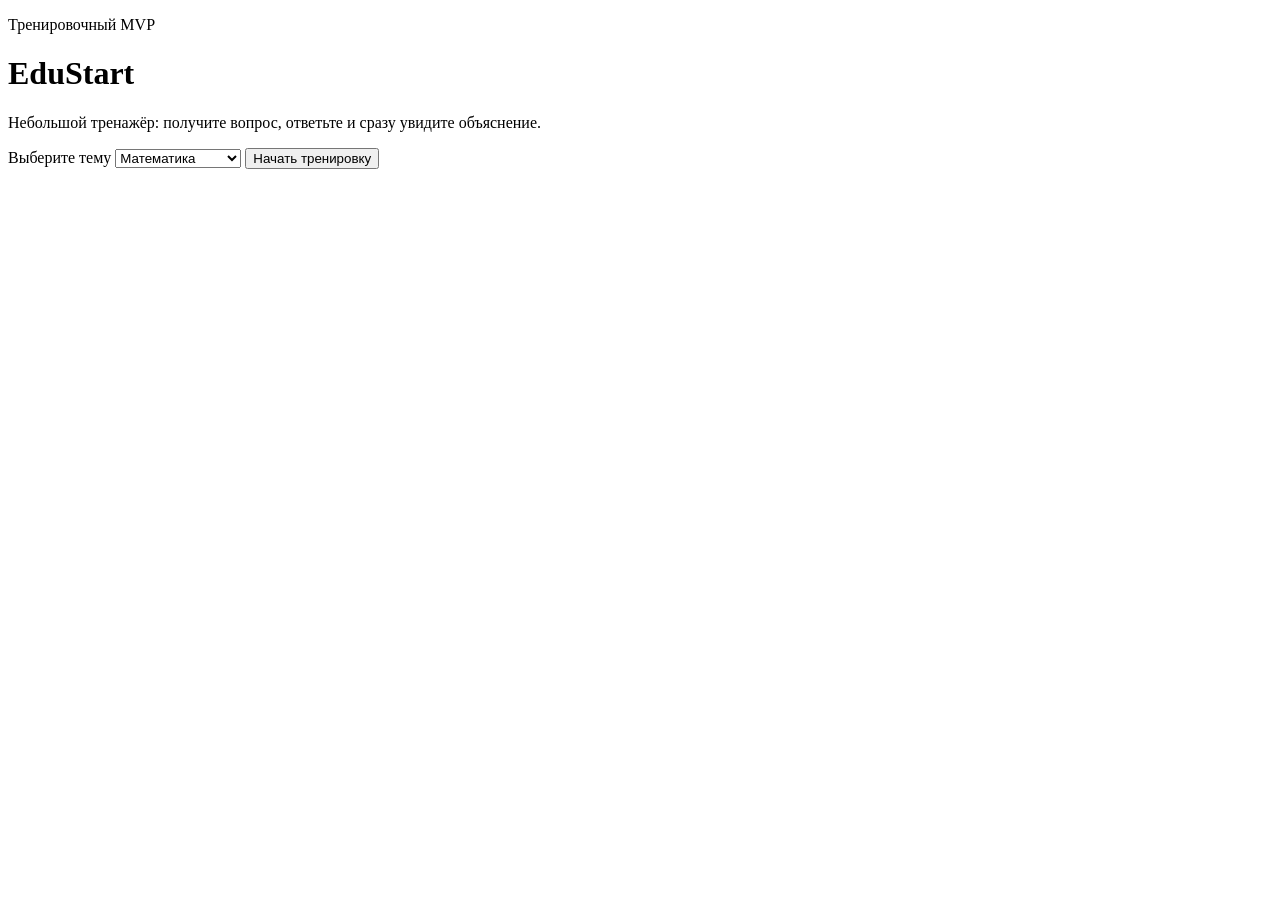
==== index.html @ e9b4176e "Add index.html" ====
<!doctype html>
<html lang="ru">
<head>
  <meta charset="UTF-8" />
  <meta name="viewport" content="width=device-width, initial-scale=1.0" />
  <title>EduStart — AI-тренажёр</title>
  <link rel="stylesheet" href="style.css" />
</head>
<body>
  <main class="card">
    <p class="eyebrow">Тренировочный MVP</p>
    <h1>EduStart</h1>
    <p class="intro">Небольшой тренажёр: получите вопрос, ответьте и сразу увидите объяснение.</p>

    <section id="start-screen">
      <label for="topic">Выберите тему</label>
      <select id="topic">
        <option value="math">Математика</option>
        <option value="history">История</option>
        <option value="english">Английский язык</option>
      </select>
      <button id="start-button">Начать тренировку</button>
    </section>

    <section id="quiz-screen" hidden>
      <p id="topic-name" class="eyebrow"></p>
      <h2 id="question"></h2>
      <label for="answer">Ваш ответ</label>
      <input id="answer" type="text" autocomplete="off" placeholder="Напишите ответ" />
      <button id="check-button">Проверить ответ</button>
      <p id="result" class="result" aria-live="polite"></p>
      <button id="again-button" class="secondary">Выбрать другую тему</button>
    </section>
  </main>
  <script src="app.js"></script>
</body>
</html>
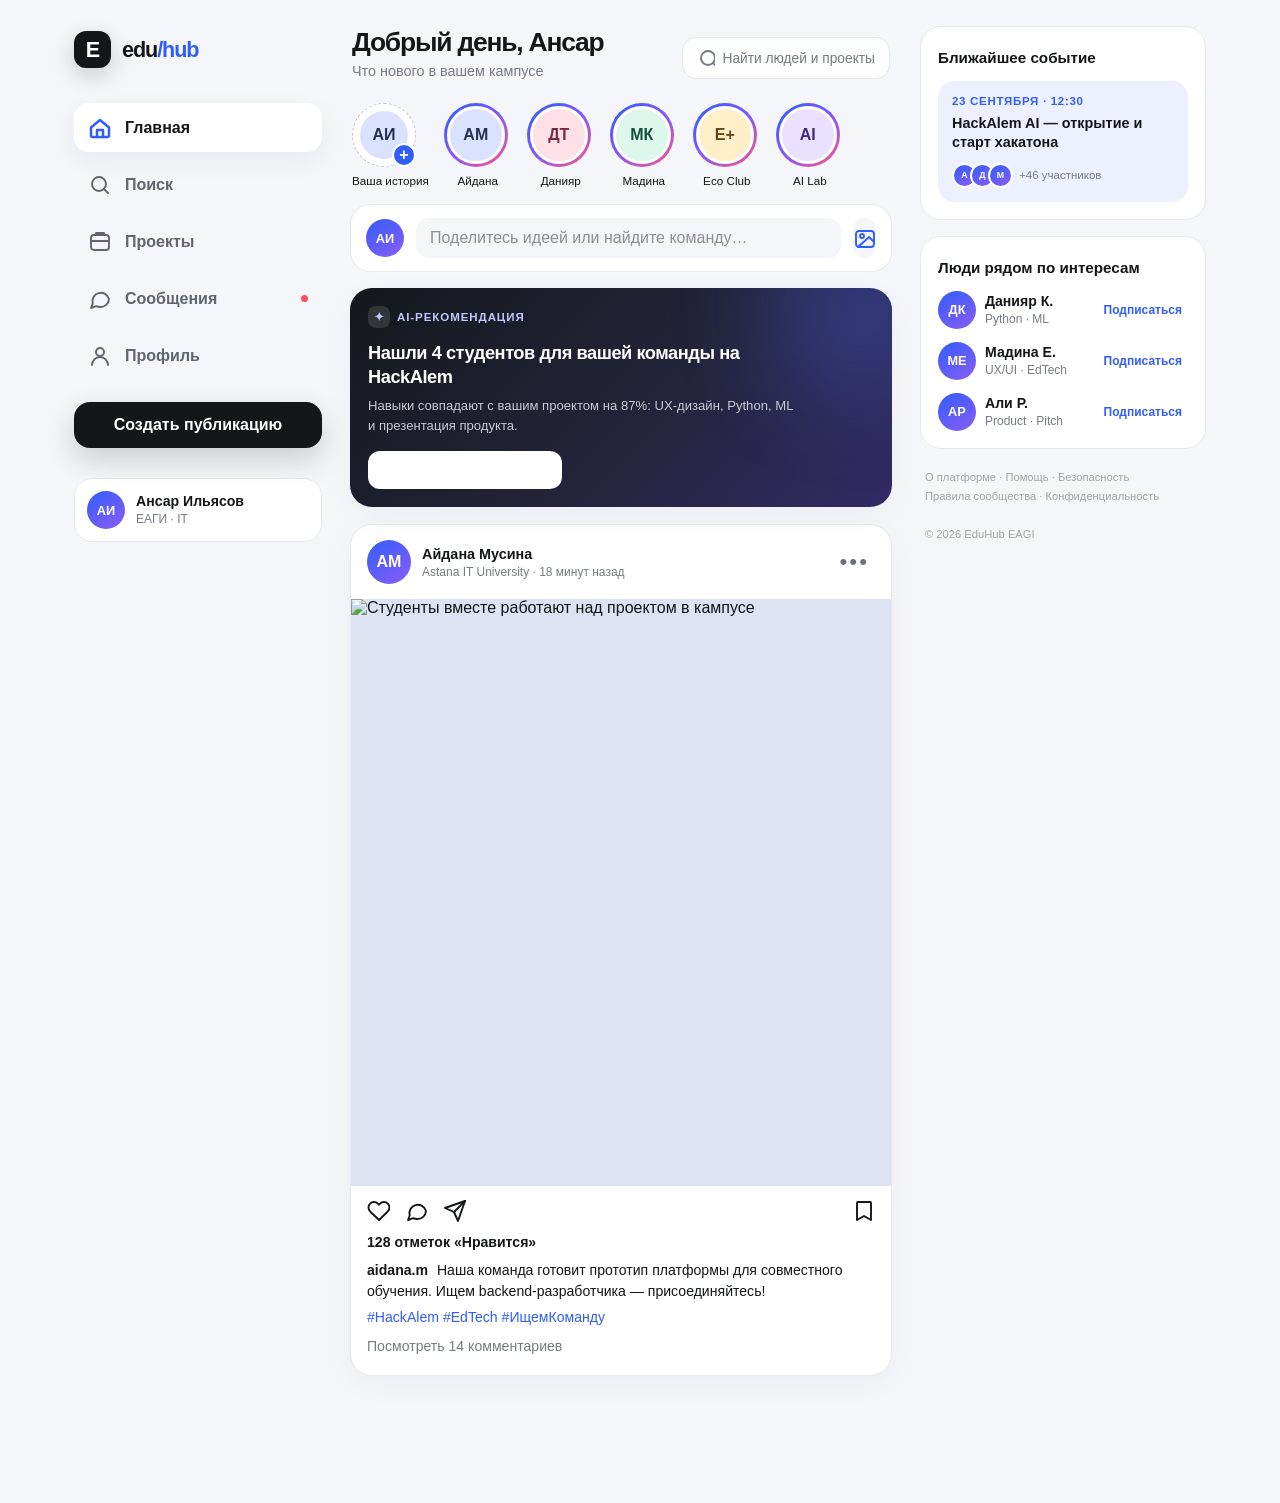
==== commit 689d3dc3: "Update index page" ====
--- a/index.html
+++ b/index.html
@@ -1,37 +1,149 @@
 <!doctype html>
 <html lang="ru">
 <head>
-  <meta charset="UTF-8" />
-  <meta name="viewport" content="width=device-width, initial-scale=1.0" />
-  <title>EduStart — AI-тренажёр</title>
-  <link rel="stylesheet" href="style.css" />
+  <meta charset="utf-8">
+  <meta name="viewport" content="width=device-width, initial-scale=1, viewport-fit=cover">
+  <meta name="theme-color" content="#f6f7fb">
+  <meta name="description" content="EduHub — студенческое сообщество для общения, проектов и развития.">
+  <title>EduHub — студенческое сообщество</title>
+  <link rel="icon" type="image/svg+xml" href="data:image/svg+xml,%3Csvg xmlns='http://www.w3.org/2000/svg' viewBox='0 0 64 64'%3E%3Crect width='64' height='64' rx='18' fill='%2314161a'/%3E%3Cpath d='M18 21h28v8H26v5h17v8H26v5h20' fill='none' stroke='%234f7cff' stroke-width='7' stroke-linecap='round' stroke-linejoin='round'/%3E%3C/svg%3E">
+  <style>
+    :root{--bg:#f5f6fa;--surface:#fff;--ink:#14161a;--muted:#767b85;--line:#e7e8ed;--brand:#315efb;--brand2:#7c4dff;--soft:#edf1ff;--shadow:0 18px 55px rgba(18,24,40,.08)}
+    *{box-sizing:border-box}
+    html{scroll-behavior:smooth}
+    body{margin:0;background:var(--bg);color:var(--ink);font-family:Inter,ui-sans-serif,-apple-system,BlinkMacSystemFont,"Segoe UI",sans-serif;-webkit-font-smoothing:antialiased}
+    button,input{font:inherit}
+    button{color:inherit}
+    .icon{width:23px;height:23px;fill:none;stroke:currentColor;stroke-width:1.9;stroke-linecap:round;stroke-linejoin:round}
+    .layout{max-width:1180px;margin:auto;display:grid;grid-template-columns:248px minmax(0,610px) 286px;gap:28px;align-items:start;padding:26px 24px 110px}
+    .sidebar,.rightbar{position:sticky;top:24px}
+    .brand{display:flex;align-items:center;gap:11px;font-size:1.35rem;font-weight:800;letter-spacing:-.05em;margin:5px 0 35px}
+    .brandmark{display:grid;place-items:center;width:37px;height:37px;border-radius:12px;background:var(--ink);color:white;font-weight:900;box-shadow:0 8px 22px rgba(20,22,26,.18)}
+    .brand i{font-style:normal;color:var(--brand)}
+    .nav{display:grid;gap:8px}
+    .nav-btn{border:0;background:transparent;display:flex;align-items:center;gap:14px;padding:13px 14px;border-radius:15px;font-weight:650;color:#606570;cursor:pointer;text-align:left;transition:.2s}
+    .nav-btn:hover,.nav-btn.active{background:var(--surface);color:var(--ink);box-shadow:0 8px 26px rgba(25,30,45,.06)}
+    .nav-btn.active .icon{color:var(--brand);stroke-width:2.5}
+    .nav-btn .dot{margin-left:auto;width:7px;height:7px;border-radius:50%;background:#ff4d67}
+    .create{margin-top:22px;width:100%;border:0;border-radius:16px;background:var(--ink);color:#fff;padding:14px;font-weight:750;cursor:pointer;box-shadow:0 12px 30px rgba(20,22,26,.18)}
+    .profile-mini{margin-top:30px;padding:12px;border-radius:18px;background:#fff;display:flex;align-items:center;gap:11px;border:1px solid var(--line)}
+    .avatar{flex:0 0 auto;display:grid;place-items:center;border-radius:50%;background:linear-gradient(145deg,#315efb,#8b5cf6);color:white;font-weight:800}
+    .avatar.sm{width:38px;height:38px;font-size:.8rem}.avatar.md{width:44px;height:44px}.avatar.lg{width:59px;height:59px;font-size:1.05rem}
+    .profile-mini strong,.suggestion strong{display:block;font-size:.88rem}.profile-mini span,.suggestion span{font-size:.75rem;color:var(--muted)}
+    .main{min-width:0}
+    .mobile-head{display:none}
+    .welcome{display:flex;align-items:end;justify-content:space-between;margin:1px 2px 22px}
+    .welcome h1{margin:0;font-size:1.65rem;letter-spacing:-.045em}.welcome p{margin:5px 0 0;color:var(--muted);font-size:.9rem}
+    .search{border:1px solid var(--line);background:rgba(255,255,255,.8);height:42px;padding:0 14px;border-radius:14px;display:flex;align-items:center;gap:8px;color:var(--muted);font-size:.86rem}
+    .search .icon{width:18px}
+    .stories{display:flex;gap:15px;overflow:auto;padding:2px 2px 17px;scrollbar-width:none}.stories::-webkit-scrollbar{display:none}
+    .story{border:0;background:none;padding:0;min-width:68px;cursor:pointer}
+    .story-ring{width:64px;height:64px;border-radius:50%;padding:3px;background:linear-gradient(140deg,#315efb 5%,#8556ff 50%,#ff5a7d)}
+    .story-ring .avatar{width:100%;height:100%;border:3px solid white;background:#dbe2ff;color:#253052}
+    .story:nth-child(3) .avatar{background:#ffe0e6;color:#772a40}.story:nth-child(4) .avatar{background:#ddf8eb;color:#16513a}.story:nth-child(5) .avatar{background:#fff0ca;color:#654616}.story:nth-child(6) .avatar{background:#e9e1ff;color:#46287c}
+    .story span{display:block;margin-top:7px;font-size:.73rem;white-space:nowrap;overflow:hidden;text-overflow:ellipsis}
+    .add-ring{background:#fff;border:1px dashed #bfc4d0;padding:4px;position:relative}.add-ring:after{content:"+";position:absolute;right:-1px;bottom:-1px;background:var(--brand);border:2px solid white;color:white;width:20px;height:20px;border-radius:50%;display:grid;place-items:center;font-weight:700}
+    .composer{display:flex;align-items:center;gap:12px;background:#fff;border:1px solid var(--line);border-radius:20px;padding:13px 15px;margin-bottom:16px}
+    .composer button{flex:1;border:0;background:#f5f6f9;color:#8a8e98;border-radius:13px;text-align:left;padding:11px 14px;cursor:pointer}.composer .quick{flex:0;width:40px;height:40px;padding:0;display:grid;place-items:center;color:var(--brand)}
+    .card{background:var(--surface);border:1px solid var(--line);border-radius:22px;overflow:hidden;margin-bottom:17px;box-shadow:0 8px 32px rgba(21,27,45,.035)}
+    .post-head{display:flex;align-items:center;gap:11px;padding:15px 16px}.post-meta{min-width:0;flex:1}.post-meta strong{font-size:.9rem}.post-meta span{display:block;color:var(--muted);font-size:.75rem;margin-top:2px}.more{border:0;background:none;font-size:1.4rem;letter-spacing:2px;cursor:pointer;color:#6b707a}
+    .post-image{width:100%;aspect-ratio:4/4.35;object-fit:cover;display:block;background:#dde3f3}
+    .actions{display:flex;gap:15px;padding:13px 16px 5px}.action{border:0;background:none;padding:0;cursor:pointer;display:grid;place-items:center}.action.save{margin-left:auto}.action.liked{color:#ff315f}.action.liked .icon{fill:currentColor;stroke:currentColor}
+    .post-body{padding:5px 16px 17px;font-size:.88rem;line-height:1.5}.likes{font-weight:750;margin-bottom:7px}.caption strong{margin-right:5px}.tags{color:var(--brand);margin-top:5px}.comments{color:var(--muted);margin-top:8px;cursor:pointer}
+    .ai-card{padding:18px;background:linear-gradient(135deg,#15171c 0%,#23243a 55%,#322b66 100%);color:white;border:0;position:relative;isolation:isolate}
+    .ai-card:after{content:"";position:absolute;width:190px;height:190px;border-radius:50%;background:#526cff;filter:blur(50px);opacity:.28;right:-60px;top:-80px;z-index:-1}
+    .ai-label{display:inline-flex;align-items:center;gap:7px;font-size:.72rem;font-weight:750;letter-spacing:.08em;text-transform:uppercase;color:#bdc8ff}.spark{width:22px;height:22px;display:grid;place-items:center;border-radius:8px;background:rgba(255,255,255,.12)}
+    .ai-card h2{font-size:1.14rem;line-height:1.3;letter-spacing:-.025em;margin:13px 0 8px;max-width:380px}.ai-card p{font-size:.82rem;line-height:1.5;color:#c8cad5;max-width:430px;margin:0 0 15px}.ai-card button{border:0;border-radius:12px;background:white;padding:10px 14px;font-weight:750;cursor:pointer}
+    .rightbar h3{font-size:.95rem;margin:5px 0 15px}.panel{background:#fff;border:1px solid var(--line);border-radius:21px;padding:17px;margin-bottom:16px}
+    .event{border-radius:16px;background:var(--soft);padding:14px;margin-top:10px}.event-date{font-size:.72rem;color:var(--brand);font-weight:800;text-transform:uppercase;letter-spacing:.06em}.event h4{font-size:.9rem;line-height:1.35;margin:7px 0 10px}.attending{display:flex;align-items:center;font-size:.72rem;color:var(--muted)}.attending .avatar{width:25px;height:25px;border:2px solid white;margin-right:-7px;font-size:.55rem}.attending span{margin-left:13px}
+    .suggestion{display:flex;align-items:center;gap:9px;margin-top:13px}.suggestion button{margin-left:auto;border:0;background:transparent;color:var(--brand);font-size:.75rem;font-weight:750;cursor:pointer}.suggestion button.followed{color:var(--muted)}
+    .footer-note{font-size:.7rem;color:#a0a4ad;line-height:1.7;padding:3px 5px}
+    .bottom-nav{display:none}
+    .toast{position:fixed;left:50%;bottom:92px;transform:translate(-50%,20px);padding:11px 15px;background:#17191e;color:#fff;border-radius:12px;font-size:.82rem;opacity:0;pointer-events:none;transition:.25s;z-index:20;box-shadow:var(--shadow)}.toast.show{opacity:1;transform:translate(-50%,0)}
+    @media(max-width:980px){.layout{grid-template-columns:82px minmax(0,610px);justify-content:center}.rightbar{display:none}.sidebar .brand span,.nav-btn span,.nav-btn .dot,.profile-mini div{display:none}.sidebar{display:flex;flex-direction:column;align-items:center}.brand{margin-bottom:35px}.nav-btn{padding:14px}.create{width:50px;height:50px;padding:0;font-size:0}.create:after{content:"+";font-size:1.6rem}.profile-mini{padding:5px;border:0;background:transparent}.profile-mini .avatar{width:42px;height:42px}}
+    @media(max-width:700px){body{background:#fff}.layout{display:block;padding:0 0 calc(88px + env(safe-area-inset-bottom));max-width:620px}.sidebar{display:none}.main{width:100%}.mobile-head{display:flex;align-items:center;justify-content:space-between;padding:16px 17px 12px;position:sticky;top:0;z-index:8;background:rgba(255,255,255,.9);backdrop-filter:blur(16px);border-bottom:1px solid rgba(231,232,237,.7)}.mobile-head .brand{margin:0;font-size:1.28rem}.mobile-actions{display:flex;gap:14px}.mobile-actions button{border:0;background:none;padding:0;position:relative}.mobile-actions button:first-child:after{content:"";position:absolute;width:7px;height:7px;border-radius:50%;background:#ff4565;right:-1px;top:0;border:1.5px solid white}.welcome{padding:18px 17px 12px;margin:0;align-items:center}.welcome h1{font-size:1.4rem}.welcome p{font-size:.82rem}.search{width:42px;padding:0;justify-content:center}.search span{display:none}.stories{padding:4px 16px 18px;gap:13px}.story{min-width:64px}.story-ring{width:60px;height:60px}.composer{border-left:0;border-right:0;border-radius:0;margin:0 0 9px;padding:11px 16px}.card{border-left:0;border-right:0;border-radius:0;margin-bottom:9px;box-shadow:none}.ai-card{margin:0 12px 12px;border-radius:20px}.post-image{aspect-ratio:1/1}.bottom-nav{display:flex;position:fixed;bottom:0;left:0;right:0;z-index:10;background:rgba(255,255,255,.93);backdrop-filter:blur(18px);border-top:1px solid var(--line);padding:9px 13px calc(9px + env(safe-area-inset-bottom));justify-content:space-around}.bottom-nav button{border:0;background:none;display:grid;place-items:center;gap:4px;color:#7b808a;padding:3px 10px;font-size:.62rem;cursor:pointer}.bottom-nav button.active{color:var(--ink);font-weight:750}.bottom-nav button.active .icon{color:var(--brand);stroke-width:2.4}.bottom-nav .avatar{width:24px;height:24px;font-size:.55rem}.toast{bottom:86px}}
+    @media(max-width:380px){.story:nth-child(6){display:none}.welcome h1{font-size:1.28rem}.bottom-nav button{padding:3px 7px}}
+  </style>
 </head>
 <body>
-  <main class="card">
-    <p class="eyebrow">Тренировочный MVP</p>
-    <h1>EduStart</h1>
-    <p class="intro">Небольшой тренажёр: получите вопрос, ответьте и сразу увидите объяснение.</p>
+  <div class="layout">
+    <aside class="sidebar" aria-label="Основная навигация">
+      <div class="brand"><b class="brandmark">E</b><span>edu<i>/hub</i></span></div>
+      <nav class="nav">
+        <button class="nav-btn active" data-page="Главная"><svg class="icon"><path d="M3 11.5 12 4l9 7.5v8a1.5 1.5 0 0 1-1.5 1.5h-15A1.5 1.5 0 0 1 3 19.5z"/><path d="M9 21v-7h6v7"/></svg><span>Главная</span></button>
+        <button class="nav-btn" data-page="Поиск"><svg class="icon"><circle cx="11" cy="11" r="7"/><path d="m20 20-4-4"/></svg><span>Поиск</span></button>
+        <button class="nav-btn" data-page="Проекты"><svg class="icon"><rect x="3" y="5" width="18" height="15" rx="3"/><path d="M8 5V3h8v2M3 11h18"/></svg><span>Проекты</span></button>
+        <button class="nav-btn" data-page="Сообщения"><svg class="icon"><path d="M21 12a8.5 8.5 0 0 1-9 8 9.8 9.8 0 0 1-3.8-.8L3 21l1.7-4.5A8 8 0 1 1 21 12Z"/></svg><span>Сообщения</span><b class="dot"></b></button>
+        <button class="nav-btn" data-page="Профиль"><svg class="icon"><circle cx="12" cy="8" r="4"/><path d="M4 21a8 8 0 0 1 16 0"/></svg><span>Профиль</span></button>
+      </nav>
+      <button class="create" id="createPost">Создать публикацию</button>
+      <div class="profile-mini"><div class="avatar sm">АИ</div><div><strong>Ансар Ильясов</strong><span>ЕАГИ · IT</span></div></div>
+    </aside>
 
-    <section id="start-screen">
-      <label for="topic">Выберите тему</label>
-      <select id="topic">
-        <option value="math">Математика</option>
-        <option value="history">История</option>
-        <option value="english">Английский язык</option>
-      </select>
-      <button id="start-button">Начать тренировку</button>
-    </section>
+    <main class="main">
+      <header class="mobile-head">
+        <div class="brand"><b class="brandmark">E</b><span>edu<i>/hub</i></span></div>
+        <div class="mobile-actions"><button aria-label="Уведомления"><svg class="icon"><path d="M18 8a6 6 0 0 0-12 0c0 7-3 7-3 9h18c0-2-3-2-3-9M10 21h4"/></svg></button><button aria-label="Сообщения"><svg class="icon"><path d="M21 12a8.5 8.5 0 0 1-9 8 9.8 9.8 0 0 1-3.8-.8L3 21l1.7-4.5A8 8 0 1 1 21 12Z"/></svg></button></div>
+      </header>
+      <section class="welcome"><div><h1>Добрый день, Ансар</h1><p>Что нового в вашем кампусе</p></div><div class="search"><svg class="icon"><circle cx="11" cy="11" r="7"/><path d="m20 20-4-4"/></svg><span>Найти людей и проекты</span></div></section>
 
-    <section id="quiz-screen" hidden>
-      <p id="topic-name" class="eyebrow"></p>
-      <h2 id="question"></h2>
-      <label for="answer">Ваш ответ</label>
-      <input id="answer" type="text" autocomplete="off" placeholder="Напишите ответ" />
-      <button id="check-button">Проверить ответ</button>
-      <p id="result" class="result" aria-live="polite"></p>
-      <button id="again-button" class="secondary">Выбрать другую тему</button>
-    </section>
-  </main>
-  <script src="app.js"></script>
+      <section class="stories" aria-label="Истории">
+        <button class="story"><div class="story-ring add-ring"><div class="avatar">АИ</div></div><span>Ваша история</span></button>
+        <button class="story"><div class="story-ring"><div class="avatar">АМ</div></div><span>Айдана</span></button>
+        <button class="story"><div class="story-ring"><div class="avatar">ДТ</div></div><span>Данияр</span></button>
+        <button class="story"><div class="story-ring"><div class="avatar">МК</div></div><span>Мадина</span></button>
+        <button class="story"><div class="story-ring"><div class="avatar">E+</div></div><span>Eco Club</span></button>
+        <button class="story"><div class="story-ring"><div class="avatar">AI</div></div><span>AI Lab</span></button>
+      </section>
+
+      <section class="composer"><div class="avatar sm">АИ</div><button id="composer">Поделитесь идеей или найдите команду…</button><button class="quick" aria-label="Добавить фото"><svg class="icon"><rect x="3" y="4" width="18" height="16" rx="3"/><circle cx="9" cy="9" r="2"/><path d="m21 15-5-5L5 20"/></svg></button></section>
+
+      <article class="card ai-card">
+        <div class="ai-label"><span class="spark">✦</span> AI-рекомендация</div>
+        <h2>Нашли 4 студентов для вашей команды на HackAlem</h2>
+        <p>Навыки совпадают с вашим проектом на 87%: UX-дизайн, Python, ML и презентация продукта.</p>
+        <button id="viewTeam">Посмотреть команду</button>
+      </article>
+
+      <article class="card">
+        <header class="post-head"><div class="avatar md">АМ</div><div class="post-meta"><strong>Айдана Мусина</strong><span>Astana IT University · 18 минут назад</span></div><button class="more" aria-label="Ещё">•••</button></header>
+        <img class="post-image" src="assets/student-collaboration.png" alt="Студенты вместе работают над проектом в кампусе">
+        <div class="actions"><button class="action like" aria-label="Нравится"><svg class="icon"><path d="M20.8 4.6a5.5 5.5 0 0 0-7.8 0L12 5.7l-1.1-1.1a5.5 5.5 0 0 0-7.8 7.8l1.1 1.1L12 21l7.7-7.5 1.1-1.1a5.5 5.5 0 0 0 0-7.8Z"/></svg></button><button class="action" aria-label="Комментарий"><svg class="icon"><path d="M21 12a8.5 8.5 0 0 1-9 8 9.8 9.8 0 0 1-3.8-.8L3 21l1.7-4.5A8 8 0 1 1 21 12Z"/></svg></button><button class="action" aria-label="Поделиться"><svg class="icon"><path d="m22 2-7 20-4-9-9-4Z"/><path d="M22 2 11 13"/></svg></button><button class="action save" aria-label="Сохранить"><svg class="icon"><path d="M6 3h12a1 1 0 0 1 1 1v17l-7-4-7 4V4a1 1 0 0 1 1-1Z"/></svg></button></div>
+        <div class="post-body"><div class="likes"><span id="likeCount">128</span> отметок «Нравится»</div><div class="caption"><strong>aidana.m</strong> Наша команда готовит прототип платформы для совместного обучения. Ищем backend-разработчика — присоединяйтесь!</div><div class="tags">#HackAlem #EdTech #ИщемКоманду</div><div class="comments">Посмотреть 14 комментариев</div></div>
+      </article>
+    </main>
+
+    <aside class="rightbar">
+      <section class="panel"><h3>Ближайшее событие</h3><div class="event"><div class="event-date">23 сентября · 12:30</div><h4>HackAlem AI — открытие и старт хакатона</h4><div class="attending"><div class="avatar">А</div><div class="avatar">Д</div><div class="avatar">М</div><span>+46 участников</span></div></div></section>
+      <section class="panel"><h3>Люди рядом по интересам</h3><div class="suggestion"><div class="avatar sm">ДК</div><div><strong>Данияр К.</strong><span>Python · ML</span></div><button>Подписаться</button></div><div class="suggestion"><div class="avatar sm">МЕ</div><div><strong>Мадина Е.</strong><span>UX/UI · EdTech</span></div><button>Подписаться</button></div><div class="suggestion"><div class="avatar sm">АР</div><div><strong>Али Р.</strong><span>Product · Pitch</span></div><button>Подписаться</button></div></section>
+      <div class="footer-note">О платформе · Помощь · Безопасность<br>Правила сообщества · Конфиденциальность<br><br>© 2026 EduHub EAGI</div>
+    </aside>
+  </div>
+
+  <nav class="bottom-nav" aria-label="Мобильная навигация">
+    <button class="active" data-page="Главная"><svg class="icon"><path d="M3 11.5 12 4l9 7.5v8a1.5 1.5 0 0 1-1.5 1.5h-15A1.5 1.5 0 0 1 3 19.5z"/><path d="M9 21v-7h6v7"/></svg><span>Главная</span></button>
+    <button data-page="Поиск"><svg class="icon"><circle cx="11" cy="11" r="7"/><path d="m20 20-4-4"/></svg><span>Поиск</span></button>
+    <button data-page="Проекты"><svg class="icon"><rect x="3" y="5" width="18" height="15" rx="3"/><path d="M8 5V3h8v2M3 11h18"/></svg><span>Проекты</span></button>
+    <button data-page="Чаты"><svg class="icon"><path d="M21 12a8.5 8.5 0 0 1-9 8 9.8 9.8 0 0 1-3.8-.8L3 21l1.7-4.5A8 8 0 1 1 21 12Z"/></svg><span>Чаты</span></button>
+    <button data-page="Профиль"><div class="avatar">АИ</div><span>Профиль</span></button>
+  </nav>
+  <div class="toast" role="status" aria-live="polite"></div>
+  <script>
+    const toast = document.querySelector('.toast');
+    let toastTimer;
+    function showToast(text){toast.textContent=text;toast.classList.add('show');clearTimeout(toastTimer);toastTimer=setTimeout(()=>toast.classList.remove('show'),2200)}
+    document.querySelectorAll('[data-page]').forEach(btn=>btn.addEventListener('click',()=>{
+      const group=btn.closest('nav');group.querySelectorAll('[data-page]').forEach(x=>x.classList.remove('active'));btn.classList.add('active');
+      showToast(btn.dataset.page==='Главная'?'Вы уже на главной':`${btn.dataset.page} — следующий экран продукта`);
+    }));
+    const like=document.querySelector('.like'), count=document.querySelector('#likeCount');
+    like.addEventListener('click',()=>{const on=like.classList.toggle('liked');count.textContent=128+(on?1:0);showToast(on?'Публикация понравилась':'Отметка удалена')});
+    document.querySelector('.action.save').addEventListener('click',e=>{e.currentTarget.classList.toggle('liked');showToast('Публикация сохранена')});
+    document.querySelectorAll('.suggestion button').forEach(btn=>btn.addEventListener('click',()=>{btn.classList.toggle('followed');btn.textContent=btn.classList.contains('followed')?'Вы подписаны':'Подписаться'}));
+    document.querySelectorAll('.story').forEach(btn=>btn.addEventListener('click',()=>showToast('Истории появятся в следующей версии')));
+    document.querySelector('#viewTeam').addEventListener('click',()=>showToast('Открываем AI-подбор команды'));
+    document.querySelector('#composer').addEventListener('click',()=>showToast('Создание публикации — следующий экран'));
+    document.querySelector('#createPost').addEventListener('click',()=>showToast('Создание публикации — следующий экран'));
+  </script>
 </body>
 </html>
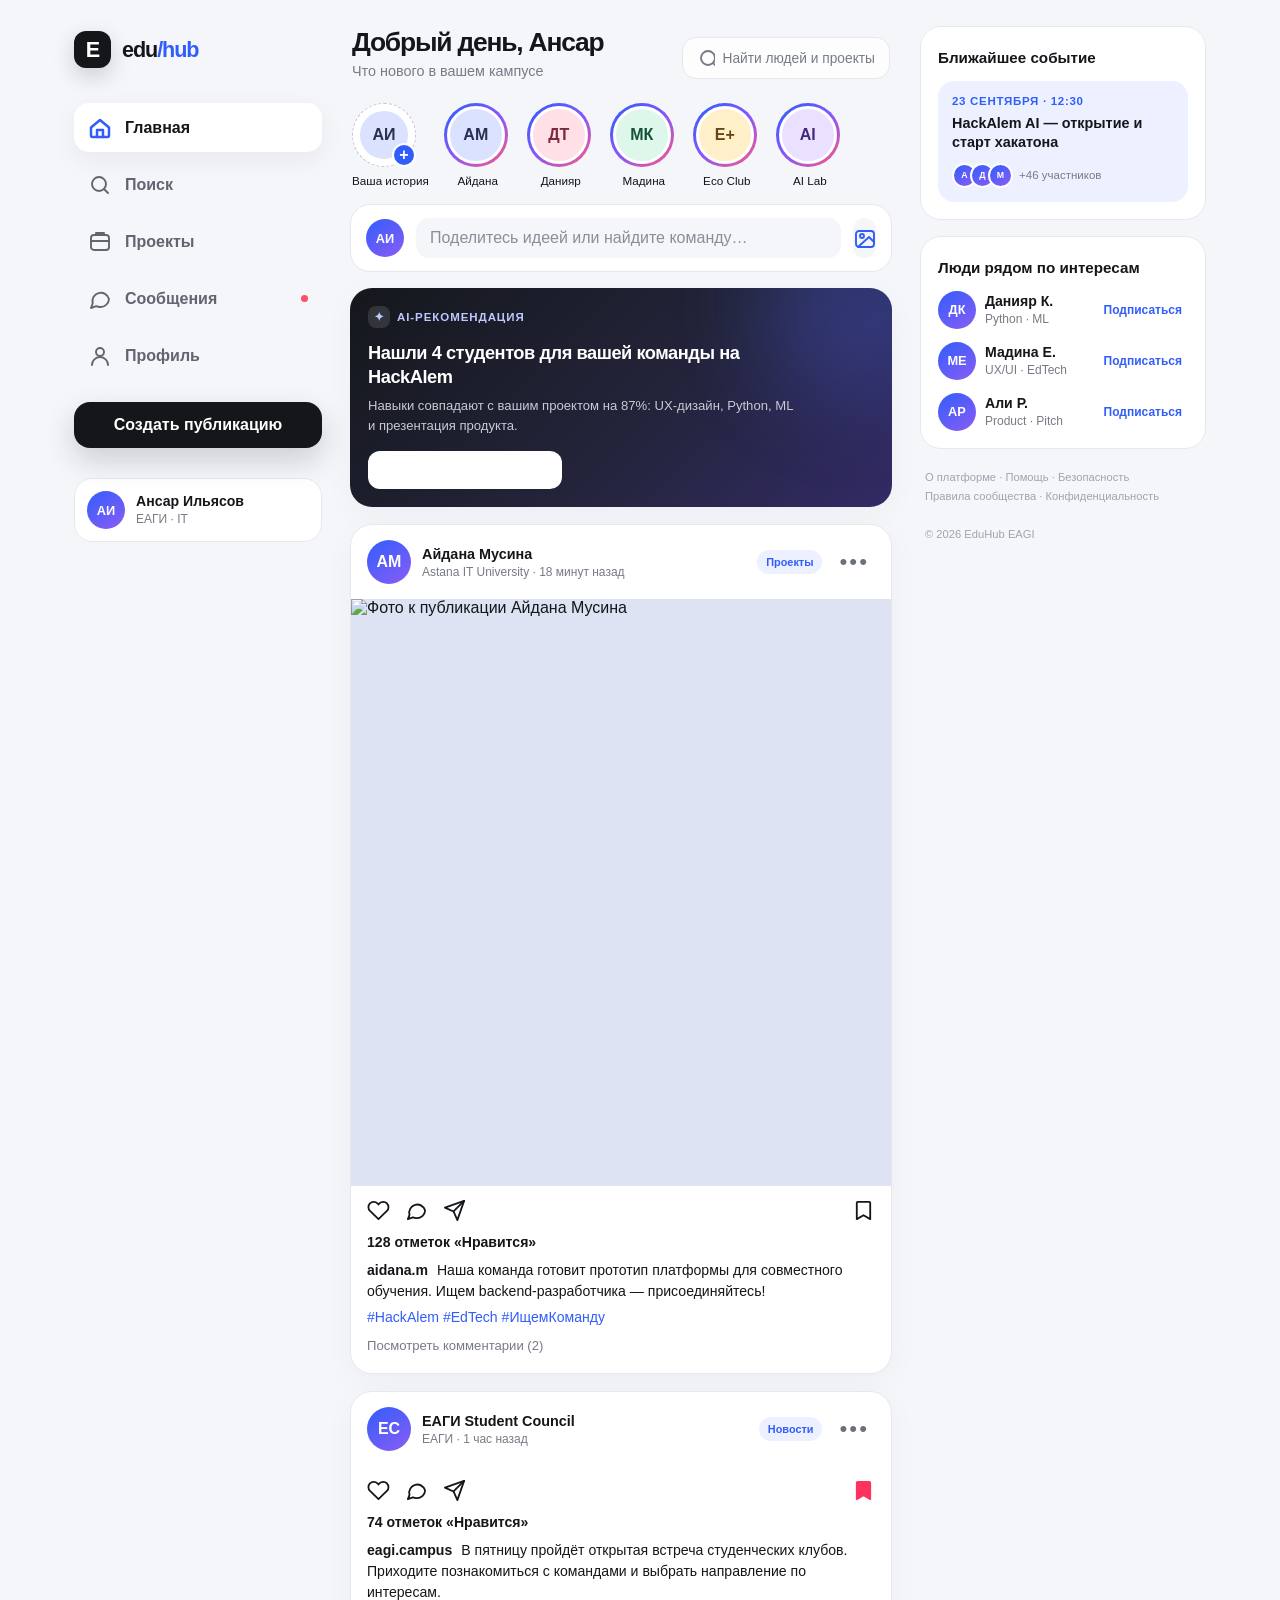
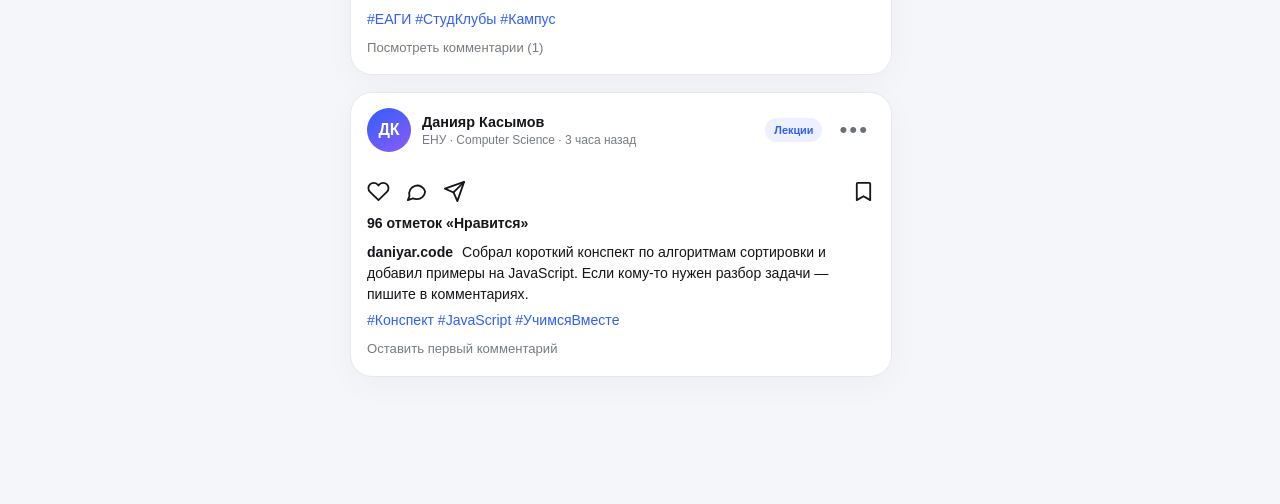
==== commit 8bca3750: "Add files via upload" ====
--- a/index.html
+++ b/index.html
@@ -7,6 +7,7 @@
   <meta name="description" content="EduHub — студенческое сообщество для общения, проектов и развития.">
   <title>EduHub — студенческое сообщество</title>
   <link rel="icon" type="image/svg+xml" href="data:image/svg+xml,%3Csvg xmlns='http://www.w3.org/2000/svg' viewBox='0 0 64 64'%3E%3Crect width='64' height='64' rx='18' fill='%2314161a'/%3E%3Cpath d='M18 21h28v8H26v5h17v8H26v5h20' fill='none' stroke='%234f7cff' stroke-width='7' stroke-linecap='round' stroke-linejoin='round'/%3E%3C/svg%3E">
+  <link rel="stylesheet" href="feed.css">
   <style>
     :root{--bg:#f5f6fa;--surface:#fff;--ink:#14161a;--muted:#767b85;--line:#e7e8ed;--brand:#315efb;--brand2:#7c4dff;--soft:#edf1ff;--shadow:0 18px 55px rgba(18,24,40,.08)}
     *{box-sizing:border-box}
@@ -105,12 +106,7 @@
         <button id="viewTeam">Посмотреть команду</button>
       </article>
 
-      <article class="card">
-        <header class="post-head"><div class="avatar md">АМ</div><div class="post-meta"><strong>Айдана Мусина</strong><span>Astana IT University · 18 минут назад</span></div><button class="more" aria-label="Ещё">•••</button></header>
-        <img class="post-image" src="assets/student-collaboration.png" alt="Студенты вместе работают над проектом в кампусе">
-        <div class="actions"><button class="action like" aria-label="Нравится"><svg class="icon"><path d="M20.8 4.6a5.5 5.5 0 0 0-7.8 0L12 5.7l-1.1-1.1a5.5 5.5 0 0 0-7.8 7.8l1.1 1.1L12 21l7.7-7.5 1.1-1.1a5.5 5.5 0 0 0 0-7.8Z"/></svg></button><button class="action" aria-label="Комментарий"><svg class="icon"><path d="M21 12a8.5 8.5 0 0 1-9 8 9.8 9.8 0 0 1-3.8-.8L3 21l1.7-4.5A8 8 0 1 1 21 12Z"/></svg></button><button class="action" aria-label="Поделиться"><svg class="icon"><path d="m22 2-7 20-4-9-9-4Z"/><path d="M22 2 11 13"/></svg></button><button class="action save" aria-label="Сохранить"><svg class="icon"><path d="M6 3h12a1 1 0 0 1 1 1v17l-7-4-7 4V4a1 1 0 0 1 1-1Z"/></svg></button></div>
-        <div class="post-body"><div class="likes"><span id="likeCount">128</span> отметок «Нравится»</div><div class="caption"><strong>aidana.m</strong> Наша команда готовит прототип платформы для совместного обучения. Ищем backend-разработчика — присоединяйтесь!</div><div class="tags">#HackAlem #EdTech #ИщемКоманду</div><div class="comments">Посмотреть 14 комментариев</div></div>
-      </article>
+      <section id="feed" aria-label="Лента публикаций"></section>
     </main>
 
     <aside class="rightbar">
@@ -127,23 +123,21 @@
     <button data-page="Чаты"><svg class="icon"><path d="M21 12a8.5 8.5 0 0 1-9 8 9.8 9.8 0 0 1-3.8-.8L3 21l1.7-4.5A8 8 0 1 1 21 12Z"/></svg><span>Чаты</span></button>
     <button data-page="Профиль"><div class="avatar">АИ</div><span>Профиль</span></button>
   </nav>
+
+  <dialog class="modal" id="postDialog" aria-labelledby="postDialogTitle">
+    <form class="modal-card" id="postForm">
+      <div class="modal-head"><div><span class="modal-eyebrow">Новая публикация</span><h2 id="postDialogTitle">Поделитесь с кампусом</h2></div><button class="modal-close" type="button" data-close="postDialog" aria-label="Закрыть">×</button></div>
+      <label class="field">Текст публикации<textarea id="postText" name="text" rows="5" maxlength="700" required placeholder="Расскажите о проекте, событии или идее…"></textarea></label>
+      <div class="form-grid"><label class="field">Категория<select id="postCategory" name="category"><option>Проекты</option><option>Новости</option><option>Лекции</option><option>Жизнь кампуса</option></select></label><label class="field">Ссылка на фото <span>необязательно</span><input id="postImage" name="image" type="url" placeholder="https://…"></label></div>
+      <div class="form-actions"><button class="secondary-button" type="button" data-close="postDialog">Отмена</button><button class="submit-button" type="submit">Опубликовать</button></div>
+    </form>
+  </dialog>
+
+  <dialog class="modal" id="commentsDialog" aria-labelledby="commentsDialogTitle">
+    <section class="modal-card comments-modal"><div class="modal-head"><div><span class="modal-eyebrow">Обсуждение</span><h2 id="commentsDialogTitle">Комментарии</h2></div><button class="modal-close" type="button" data-close="commentsDialog" aria-label="Закрыть">×</button></div><div id="commentsList" class="comments-list"></div><form id="commentForm" class="comment-form"><input id="commentText" maxlength="240" required placeholder="Напишите комментарий…" aria-label="Текст комментария"><button type="submit" aria-label="Отправить">Отправить</button></form></section>
+  </dialog>
+
   <div class="toast" role="status" aria-live="polite"></div>
-  <script>
-    const toast = document.querySelector('.toast');
-    let toastTimer;
-    function showToast(text){toast.textContent=text;toast.classList.add('show');clearTimeout(toastTimer);toastTimer=setTimeout(()=>toast.classList.remove('show'),2200)}
-    document.querySelectorAll('[data-page]').forEach(btn=>btn.addEventListener('click',()=>{
-      const group=btn.closest('nav');group.querySelectorAll('[data-page]').forEach(x=>x.classList.remove('active'));btn.classList.add('active');
-      showToast(btn.dataset.page==='Главная'?'Вы уже на главной':`${btn.dataset.page} — следующий экран продукта`);
-    }));
-    const like=document.querySelector('.like'), count=document.querySelector('#likeCount');
-    like.addEventListener('click',()=>{const on=like.classList.toggle('liked');count.textContent=128+(on?1:0);showToast(on?'Публикация понравилась':'Отметка удалена')});
-    document.querySelector('.action.save').addEventListener('click',e=>{e.currentTarget.classList.toggle('liked');showToast('Публикация сохранена')});
-    document.querySelectorAll('.suggestion button').forEach(btn=>btn.addEventListener('click',()=>{btn.classList.toggle('followed');btn.textContent=btn.classList.contains('followed')?'Вы подписаны':'Подписаться'}));
-    document.querySelectorAll('.story').forEach(btn=>btn.addEventListener('click',()=>showToast('Истории появятся в следующей версии')));
-    document.querySelector('#viewTeam').addEventListener('click',()=>showToast('Открываем AI-подбор команды'));
-    document.querySelector('#composer').addEventListener('click',()=>showToast('Создание публикации — следующий экран'));
-    document.querySelector('#createPost').addEventListener('click',()=>showToast('Создание публикации — следующий экран'));
-  </script>
+  <script src="feed.js" defer></script>
 </body>
 </html>
--- a/feed.css
+++ b/feed.css
@@ -0,0 +1,45 @@
+.feed-post { animation: post-in .32s ease both; }
+.post-category { padding: 6px 9px; border-radius: 999px; background: var(--soft); color: var(--brand); font-size: .68rem; font-weight: 800; white-space: nowrap; }
+.comments { display: block; width: auto; border: 0; background: transparent; padding: 0; color: var(--muted); margin-top: 8px; cursor: pointer; font: inherit; font-size: .82rem; }
+.save.liked .icon { fill: currentColor; }
+
+.modal { width: min(560px, calc(100% - 32px)); max-height: min(720px, calc(100dvh - 32px)); padding: 0; border: 0; border-radius: 23px; background: transparent; color: var(--ink); box-shadow: 0 30px 90px rgba(20, 22, 26, .28); }
+.modal::backdrop { background: rgba(18, 22, 32, .52); backdrop-filter: blur(5px); }
+.modal-card { margin: 0; padding: 25px; background: var(--surface); display: grid; gap: 20px; }
+.modal-head { display: flex; justify-content: space-between; gap: 16px; align-items: flex-start; }
+.modal-head h2 { margin: 4px 0 0; font-size: 1.35rem; letter-spacing: -.035em; }
+.modal-eyebrow { color: var(--brand); text-transform: uppercase; letter-spacing: .09em; font-size: .68rem; font-weight: 800; }
+.modal-close { width: 38px; height: 38px; border: 0; border-radius: 50%; background: #f1f2f6; cursor: pointer; font-size: 1.45rem; line-height: 1; }
+.field { display: grid; gap: 8px; font-size: .78rem; font-weight: 750; color: #4d535e; }
+.field > span { display: inline; color: var(--muted); font-weight: 500; }
+.field textarea, .field input, .field select, .comment-form input { width: 100%; border: 1px solid var(--line); border-radius: 13px; background: #f8f9fb; color: var(--ink); padding: 12px 13px; outline: none; resize: vertical; }
+.field textarea:focus, .field input:focus, .field select:focus, .comment-form input:focus { border-color: var(--brand); box-shadow: 0 0 0 3px rgba(49, 94, 251, .12); }
+.form-grid { display: grid; grid-template-columns: .8fr 1.2fr; gap: 13px; }
+.form-actions { display: flex; justify-content: flex-end; gap: 10px; }
+.secondary-button, .submit-button { border: 0; border-radius: 12px; padding: 11px 16px; font-weight: 750; cursor: pointer; }
+.secondary-button { background: #eff1f5; color: #555b66; }
+.submit-button { background: var(--ink); color: white; }
+
+.comments-modal { max-height: min(680px, calc(100dvh - 32px)); grid-template-rows: auto minmax(120px, 1fr) auto; }
+.comments-list { overflow-y: auto; display: grid; gap: 15px; min-height: 160px; max-height: 420px; padding-right: 4px; }
+.comment-item { display: flex; gap: 11px; align-items: flex-start; }
+.comment-item strong { font-size: .82rem; }
+.comment-item p { margin: 4px 0 0; font-size: .84rem; line-height: 1.45; color: #555b66; }
+.empty-comments { min-height: 170px; display: grid; place-content: center; text-align: center; gap: 6px; color: var(--muted); }
+.empty-comments b { color: var(--ink); }
+.comment-form { display: grid; grid-template-columns: 1fr auto; gap: 10px; }
+.comment-form button { border: 0; border-radius: 12px; padding: 0 15px; background: var(--brand); color: white; font-weight: 750; cursor: pointer; }
+
+@keyframes post-in { from { opacity: 0; transform: translateY(8px); } }
+
+@media (max-width: 700px) {
+  .post-category { font-size: .62rem; }
+  .modal { width: 100%; max-width: none; max-height: 90dvh; margin: auto 0 0; border-radius: 24px 24px 0 0; }
+  .modal-card { padding: 22px 17px calc(22px + env(safe-area-inset-bottom)); }
+  .form-grid { grid-template-columns: 1fr; }
+  .comments-modal { max-height: 90dvh; }
+}
+
+@media (prefers-reduced-motion: reduce) {
+  .feed-post { animation: none; }
+}
